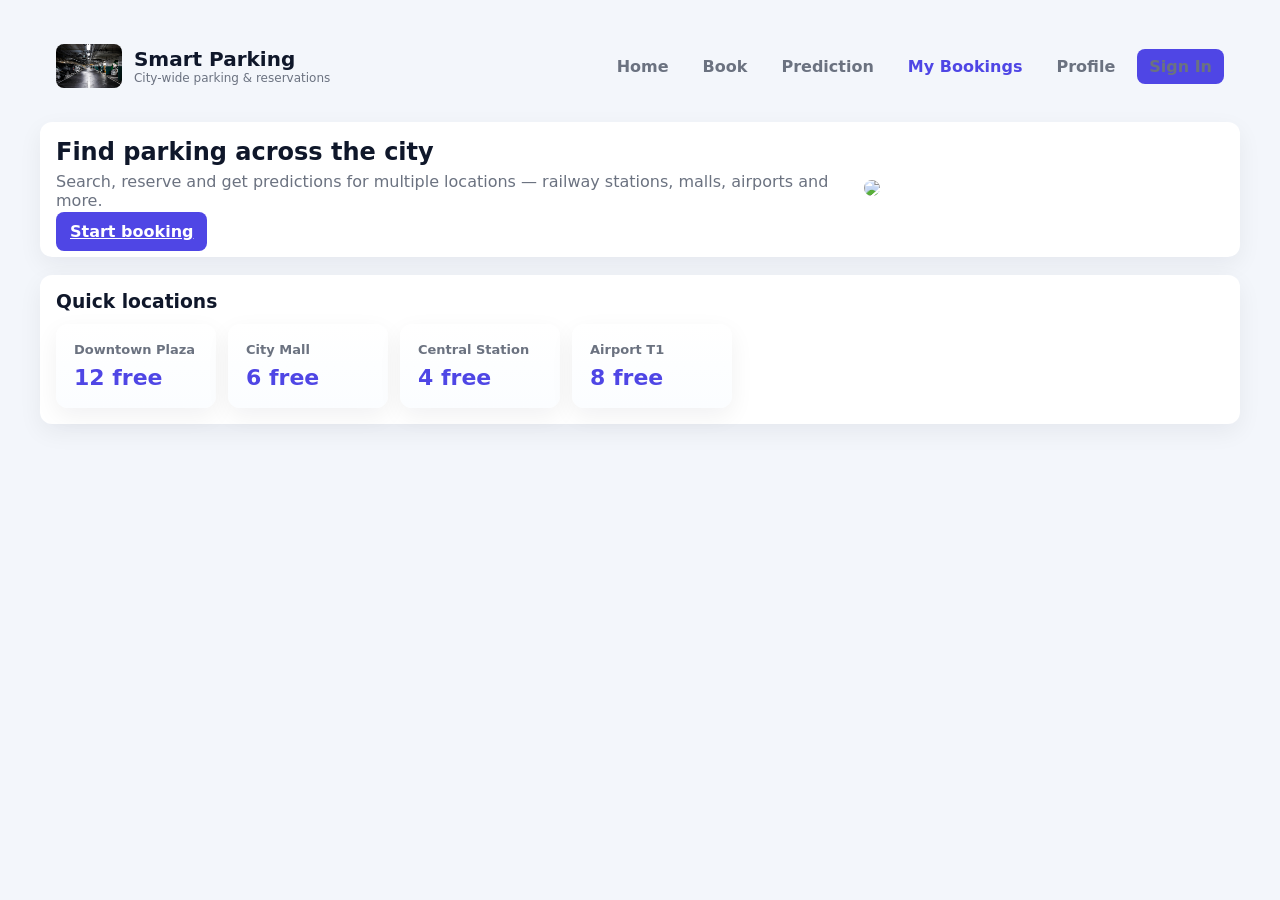
==== smart_parking/templates/index.html @ fe3d6443 "do aws amplify fixes and repo path fixes" ====
<!doctype html>
<html><head><meta charset="utf-8"><title>Smart Parking - Home -v1</title><link rel="stylesheet" href="../static/css/style.css"></head>
<body>

<div class="header container">
  <div class="brand">
    <img src="../static/images/logo.jpg" alt="logo">
    <div>
      <h1>Smart Parking</h1>
      <div style="font-size:12px;color:var(--muted)">City-wide parking & reservations</div>
    </div>
  </div>
  <nav class="nav">
    <a href="index.html">Home</a>
    <a href="Book_parking.html">Book</a>
    <a href="SmartPrediction.html">Prediction</a>
    <a href="MyBooking.html" style="color:var(--accent);font-weight:800">My Bookings</a>
    <a href="profile.html">Profile</a>
    <a href="SignIn.html" class="btn">Sign In</a>
  </nav>
</div>

<div class="container" style="margin-top:12px;">
  <div class="hero card">
    <div style="flex:1">
      <h2 style="margin-bottom:6px">Find parking across the city</h2>
      <p style="color:var(--muted)">Search, reserve and get predictions for multiple locations — railway stations, malls, airports and more.</p>
      <div style="margin-top:12px;">
        <a class="btn" href="Book_parking.html">Start booking</a>
      </div>
    </div>
    <div style="width:360px">
      <img src="/static/images/home.jpeg" style="width:100%;border-radius:8px;object-fit:cover;">
    </div>
  </div>

  <div style="margin-top:14px;">
    <div class="card">
      <h3>Quick locations</h3>
      <div style="display:flex;gap:12px;margin-top:12px;">
        <div class="stat"><h4>Downtown Plaza</h4><div class="num">12 free</div></div>
        <div class="stat"><h4>City Mall</h4><div class="num">6 free</div></div>
        <div class="stat"><h4>Central Station</h4><div class="num">4 free</div></div>
        <div class="stat"><h4>Airport T1</h4><div class="num">8 free</div></div>
      </div>
    </div>
  </div>
</div>
</body></html>
---- smart_parking/static/css/style.css ----
:root{
  --accent:#4f46e5;
  --muted:#6b7280;
  --bg:#f3f6fb;
  --card:#ffffff;
  --success:#d1fae5;
  --success-text:#059669;
  --warning:#fff7dd;
  --warning-text:#b45309;
  --completed:#eef2ff;
  --shadow: 0 8px 24px rgba(16,24,40,0.06);
  --radius:12px;
  --maxw:1200px;
}
*{box-sizing:border-box;margin:0;padding:0;font-family:Inter, ui-sans-serif, system-ui, -apple-system, 'Segoe UI', Roboto, 'Helvetica Neue', Arial;}
body{background:var(--bg);color:#0f172a;padding:28px;}
.container{max-width:var(--maxw);margin:0 auto;}
.header{display:flex;align-items:center;justify-content:space-between;padding:16px;background:transparent;margin-bottom:18px;}
.brand{display:flex;gap:12px;align-items:center;}
.brand img{height:44px;border-radius:8px;}
.brand h1{font-size:20px;}
.nav{display:flex;gap:10px;align-items:center;}
.nav a{padding:8px 12px;border-radius:8px;text-decoration:none;color:var(--muted);font-weight:600;}
.hero{background:var(--card);padding:18px;border-radius:var(--radius);box-shadow:var(--shadow);margin-bottom:18px;display:flex;align-items:center;justify-content:space-between;}
.stats{display:flex;gap:14px;align-items:center;}
.stat{background:linear-gradient(180deg, #fff, #fbfdff);padding:18px;border-radius:12px;box-shadow:var(--shadow);min-width:160px;}
.stat h4{font-size:13px;color:var(--muted);font-weight:600;margin-bottom:8px;}
.stat .num{font-size:22px;font-weight:800;color:var(--accent);}

/* table and cards */
.card{background:var(--card);padding:16px;border-radius:12px;box-shadow:var(--shadow);}
.table{width:100%;border-collapse:collapse;margin-top:12px;}
.table th{font-size:13px;color:var(--muted);text-align:left;padding:12px 8px;border-bottom:1px solid #eef2f7;}
.table td{padding:12px 8px;border-bottom:1px solid #fbfbfb;vertical-align:middle;}
.location-cell{display:flex;align-items:center;gap:10px;color:var(--muted);}
.location-cell img{height:36px;width:36px;border-radius:8px;object-fit:cover;}
.chip{display:inline-block;padding:6px 10px;border-radius:999px;font-weight:700;font-size:13px;}
.chip.confirmed{background:var(--success);color:var(--success-text);}
.chip.pending{background:var(--warning);color:var(--warning-text);}
.chip.completed{background:var(--completed);color:var(--muted);}

/* actions */
.actions button{padding:8px 12px;border-radius:8px;border:1px solid #eef2f7;background:white;cursor:pointer;margin-left:8px;}
.actions button.cancel{border-color:#fca5a5;color:#b91c1c;background:#fff5f5;}

/* prediction area */
.pred-row{display:flex;gap:14px;margin-top:12px;}
.pred-left{flex:1;}
.pred-right{width:360px;}
.legend-item{display:flex;align-items:center;gap:8px;margin-bottom:8px;}

/* forms */
.form{display:flex;flex-direction:column;gap:8px;}
.form input,.form select{padding:10px;border-radius:8px;border:1px solid #e6e9ef;}
.btn{padding:10px 14px;border-radius:8px;background:var(--accent);color:white;border:none;cursor:pointer;font-weight:700;}

/* responsive */
@media (max-width:840px){
  .pred-row{flex-direction:column;}
  .stats{flex-direction:column;}
  .header{flex-direction:column;align-items:flex-start;gap:10px;}
}
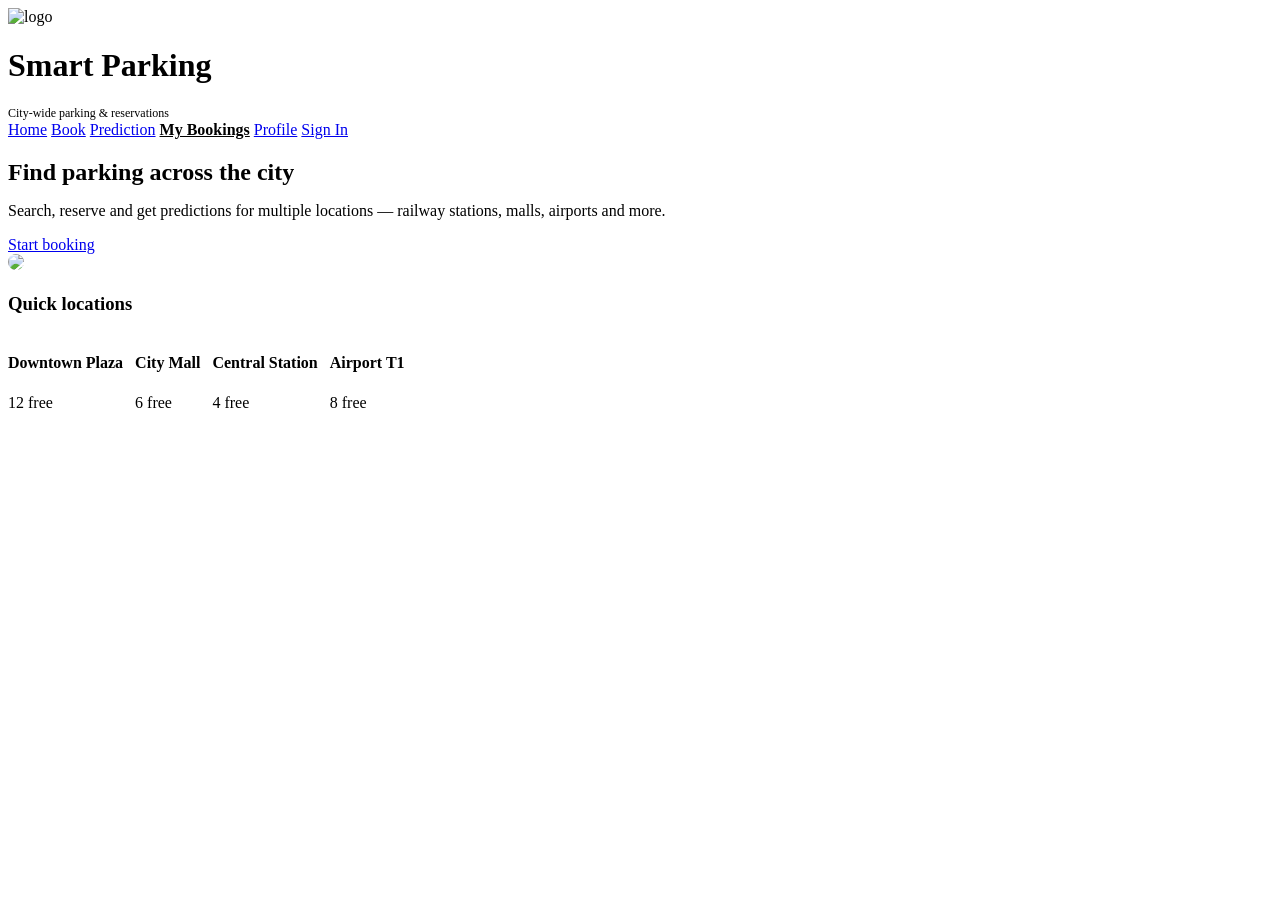
==== commit ad0ec357: "test add fix 3" ====
--- a/smart_parking/templates/index.html
+++ b/smart_parking/templates/index.html
@@ -1,11 +1,11 @@
 
 <!doctype html>
-<html><head><meta charset="utf-8"><title>Smart Parking - Home -v1</title><link rel="stylesheet" href="../static/css/style.css"></head>
+<html><head><meta charset="utf-8"><title>Smart Parking - Home -v1</title><link rel="stylesheet" href="/static/css/style.css"></head>
 <body>
 
 <div class="header container">
   <div class="brand">
-    <img src="../static/images/logo.jpg" alt="logo">
+    <img src="/static/images/logo.jpg" alt="logo">
     <div>
       <h1>Smart Parking</h1>
       <div style="font-size:12px;color:var(--muted)">City-wide parking & reservations</div>
